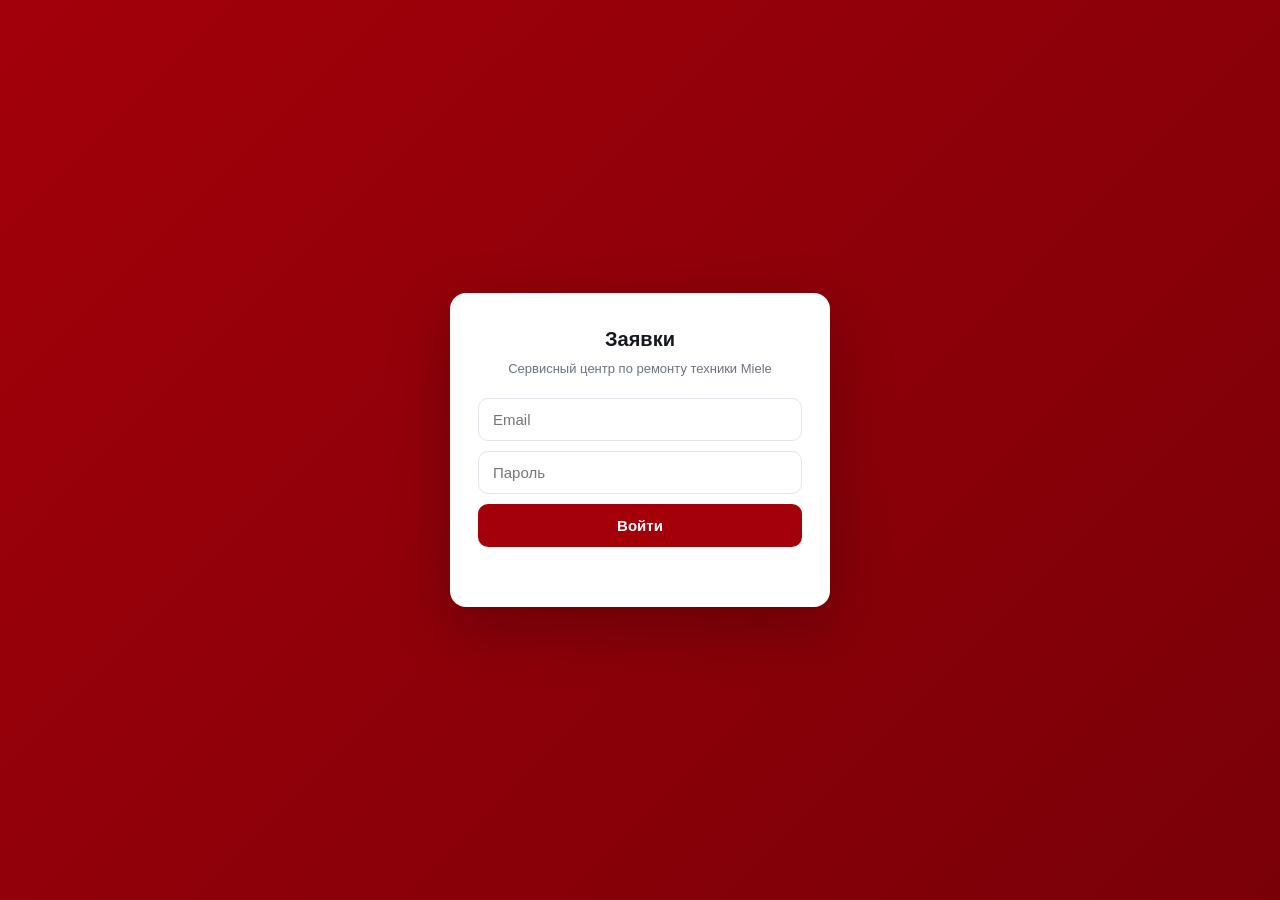
==== docs/admin/index.html @ 633dd4bc "clean admin URL" ====
<!doctype html>
<html lang="ru">
<head>
<meta charset="utf-8">
<meta name="viewport" content="width=device-width,initial-scale=1">
<title>Заявки — Сервисный центр по ремонту техники Miele</title>
<meta name="robots" content="noindex,nofollow">
<link rel="icon" href="favicon.png">
<style>
:root{
  --a:#a3000a; --ad:#7a0008;
  --bg:#f4f5f7; --card:#fff; --line:#e1e4ea; --txt:#15181d; --mut:#6b7280;
  --ok:#1a7f43; --warn:#a35a00; --bad:#b4232a; --info:#2f6bff;
  --sh:0 1px 2px rgba(16,20,30,.06),0 8px 24px rgba(16,20,30,.06);
}
*{box-sizing:border-box}
html,body{margin:0;padding:0}
body{background:var(--bg);color:var(--txt);
  font:15px/1.45 -apple-system,BlinkMacSystemFont,"Segoe UI",Roboto,Arial,sans-serif}
a{color:var(--a)}
button{font-family:inherit}
.hide{display:none !important}

/* ---------- вход ---------- */
#login{position:fixed;inset:0;z-index:50;display:flex;align-items:center;justify-content:center;
  padding:20px;background:linear-gradient(135deg,var(--a) 0%,var(--ad) 100%)}
#loginBox{background:#fff;border-radius:16px;padding:32px 28px;width:100%;max-width:380px;
  box-shadow:0 20px 60px rgba(0,0,0,.25);text-align:center}
#loginBox h1{margin:0 0 6px;font-size:20px}
#loginBox .sub{margin:0 0 20px;color:var(--mut);font-size:13px}
#loginBox input{width:100%;padding:12px 14px;border:1px solid var(--line);border-radius:10px;
  font-size:15px;outline:none;margin-bottom:10px;background:#fff;color:var(--txt)}
#loginBox input:focus{border-color:var(--a)}
#loginBtn{width:100%;padding:13px;border:0;border-radius:10px;background:var(--a);color:#fff;
  font-weight:700;font-size:15px;cursor:pointer}
#loginBtn:hover{background:var(--ad)}
#loginBtn[disabled]{opacity:.6;cursor:default}
#loginErr{color:var(--bad);font-size:13px;margin-top:10px;min-height:18px;word-break:break-word}

/* ---------- шапка (переносится на узких экранах) ---------- */
.top{position:sticky;top:0;z-index:20;background:var(--card);border-bottom:1px solid var(--line);
  padding:12px 16px;display:flex;flex-wrap:wrap;align-items:center;gap:10px}
.top .brand{font-weight:800;font-size:17px;white-space:nowrap}
.top .site{font-size:12px;font-weight:700;padding:3px 10px;border-radius:20px;
  background:var(--a);color:#fff;white-space:nowrap}
.top .sp{flex:1 1 0;min-width:0}
.f{padding:9px 11px;border:1px solid var(--line);border-radius:9px;background:#fff;color:var(--txt);
  font:inherit;font-size:14px;outline:none;min-width:0;max-width:100%}
.f:focus{border-color:var(--a)}
.top .grow{flex:1 1 190px;min-width:140px;max-width:300px}
.btn{padding:9px 14px;border:1px solid var(--line);background:#fff;border-radius:9px;cursor:pointer;
  font-size:14px;font-weight:600;color:var(--txt);white-space:nowrap}
.btn:hover{background:#f3f4f6}
.btn.pri{background:var(--a);border-color:var(--a);color:#fff}
.btn.pri:hover{background:var(--ad)}
.btn.sm{padding:5px 10px;font-size:13px;border-radius:7px}
.btn.dgr{color:var(--bad);border-color:#f0c3c6}
.btn.dgr:hover{background:#fdecec}
.btn[disabled]{opacity:.55;cursor:default}

main{padding:16px 16px 48px;max-width:1240px;margin:0 auto}

/* ---------- карточки ---------- */
.cards{display:grid;grid-template-columns:repeat(auto-fit,minmax(140px,1fr));gap:12px;margin-bottom:16px}
.card{background:var(--card);border:1px solid var(--line);border-radius:13px;padding:14px 16px;box-shadow:var(--sh)}
.card .k{color:var(--mut);font-size:12px;text-transform:uppercase;letter-spacing:.4px}
.card .v{font-size:26px;font-weight:800;margin-top:6px;line-height:1}
.card.a .v{color:var(--a)} .card.n .v{color:var(--info)}
.card.w .v{color:var(--warn)} .card.d .v{color:var(--ok)}

/* ---------- таблица + горизонтальная прокрутка ---------- */
.panel{background:var(--card);border:1px solid var(--line);border-radius:13px;box-shadow:var(--sh);overflow:hidden}
/* .tw — обёртка прокрутки: на телефоне таблица скроллится ВНУТРИ себя, страница не «разъезжается» */
.tw{width:100%;overflow-x:auto;overflow-y:hidden;-webkit-overflow-scrolling:touch}
table{width:100%;min-width:780px;border-collapse:collapse;font-size:14px}
th{text-align:left;padding:11px 14px;background:#fafbfc;border-bottom:1px solid var(--line);
  font-size:12px;text-transform:uppercase;letter-spacing:.4px;color:var(--mut);white-space:nowrap}
td{padding:11px 14px;border-bottom:1px solid #f1f2f4;vertical-align:top}
tr:hover td{background:#fcfcfd}
td.dt{white-space:nowrap;color:var(--mut);font-size:13px}
td.ph b{font-weight:700;white-space:nowrap}
td.msg{max-width:320px;color:var(--mut);font-size:13px}
.acts{white-space:nowrap;text-align:right}
.st{display:inline-block;padding:3px 10px;border-radius:20px;font-size:12px;font-weight:700}
.st.new{background:#e8f0fe;color:#1a4bd8} .st.work{background:#fff4e0;color:#a35b00}
.st.done{background:#e6f6ec;color:#0b7a45} .st.cancel{background:#fdeaea;color:#b02020}
.empty{padding:44px 20px;text-align:center;color:var(--mut);border-top:1px solid var(--line)}
.empty b{display:block;font-size:16px;color:var(--txt);margin-bottom:6px}
.scrollHint{display:none;padding:8px 14px;border-top:1px solid var(--line);color:var(--mut);font-size:12px}

/* ---------- панель заявки ---------- */
#shade{position:fixed;inset:0;background:rgba(16,24,40,.45);z-index:40}
#drawer{position:fixed;top:0;right:0;bottom:0;width:440px;max-width:100%;background:#fff;z-index:41;
  box-shadow:-10px 0 40px rgba(0,0,0,.15);display:flex;flex-direction:column}
#drawer .dh{padding:16px 18px;border-bottom:1px solid var(--line);display:flex;align-items:center;gap:10px}
#drawer .dh h3{margin:0;font-size:17px;flex:1;word-break:break-word}
#drawer .db{padding:16px 18px;overflow:auto;flex:1}
.kv{display:flex;gap:12px;padding:8px 0;border-bottom:1px solid #f1f2f4;font-size:14px}
.kv span{width:112px;flex:0 0 112px;color:var(--mut)}
.kv b{font-weight:600;word-break:break-word;min-width:0}
#drawer label{display:block;font-size:12px;color:var(--mut);margin:14px 0 6px;text-transform:uppercase;letter-spacing:.4px}
#drawer textarea,#drawer select{width:100%;padding:10px 12px;border:1px solid var(--line);border-radius:9px;
  font-family:inherit;font-size:14px;background:#fff;color:var(--txt);outline:none}
#drawer textarea{min-height:88px;resize:vertical}
#drawer .df{padding:12px 18px;border-top:1px solid var(--line);display:flex;gap:8px;flex-wrap:wrap}

/* ---------- модалка ---------- */
#modal{position:fixed;inset:0;z-index:60;display:flex;align-items:center;justify-content:center;
  padding:16px;background:rgba(16,24,40,.5)}
#modal .mb{background:#fff;border-radius:15px;width:100%;max-width:460px;padding:22px;
  box-shadow:0 20px 60px rgba(0,0,0,.3);max-height:100%;overflow:auto}
#modal h3{margin:0 0 14px;font-size:18px}
.fld{margin-bottom:12px}
.fld label{display:block;font-size:12px;color:var(--mut);margin-bottom:5px;text-transform:uppercase;letter-spacing:.4px}
.fld input,.fld textarea{width:100%;padding:10px 12px;border:1px solid var(--line);border-radius:9px;
  font-family:inherit;font-size:14px;outline:none;background:#fff;color:var(--txt)}
.fld input:focus,.fld textarea:focus{border-color:var(--a)}
.modalF{display:flex;gap:9px;justify-content:flex-end;margin-top:16px;flex-wrap:wrap}
.hint{font-size:12px;color:var(--mut);margin-top:8px}

#toast{position:fixed;left:50%;bottom:24px;transform:translate(-50%,20px);background:#111827;color:#fff;
  padding:11px 18px;border-radius:10px;font-size:14px;opacity:0;pointer-events:none;transition:.2s;
  z-index:99;max-width:92vw;text-align:center}
#toast.on{opacity:1;transform:translate(-50%,0)}

@media (max-width:760px){
  .top{padding:10px 12px;gap:8px}
  .top .grow{flex:1 1 100%;max-width:none}
  .top .sp{display:none}
  main{padding:12px 12px 44px}
  .scrollHint{display:block}
  #drawer{width:100%}
  .kv span{width:96px;flex:0 0 96px}
  #toast{bottom:14px}
}
</style>
</head>
<body>

<div id="login">
  <div id="loginBox">
    <h1>Заявки</h1>
    <p class="sub">Сервисный центр по ремонту техники Miele</p>
    <form id="loginForm" autocomplete="on">
      <input id="email" type="email" placeholder="Email" autocomplete="username" required>
      <input id="password" type="password" placeholder="Пароль" autocomplete="current-password" required>
      <button id="loginBtn" type="submit">Войти</button>
    </form>
    <div id="loginErr"></div>
  </div>
</div>

<div id="app" class="hide">
  <header class="top">
    <div class="brand">Заявки</div>
    <div class="site" id="siteChip">Сервисный центр по ремонту техники Miele</div>
    <div class="sp"></div>
    <input class="f grow" id="q" placeholder="Поиск: имя, телефон, текст…">
    <select class="f" id="fStatus">
      <option value="">Все статусы</option>
      <option value="new">Новые</option>
      <option value="work">В работе</option>
      <option value="done">Завершённые</option>
      <option value="cancel">Отменённые</option>
    </select>
    <select class="f" id="fSrc"><option value="">Все формы</option></select>
    <select class="f" id="sort">
      <option value="desc">Сначала новые</option>
      <option value="asc">Сначала старые</option>
    </select>
    <button class="btn pri" id="btnAdd">+ Заявка</button>
    <button class="btn" id="btnCsv">CSV</button>
    <button class="btn" id="btnRefresh">Обновить</button>
    <button class="btn" id="btnLogout">Выйти</button>
  </header>

  <main>
    <div class="cards" id="cards"></div>

    <div class="panel">
      <div class="tw" id="tw">
        <table>
          <thead><tr>
            <th>Дата</th><th>Имя</th><th>Телефон</th><th>Сообщение</th>
            <th>Форма</th><th>Статус</th><th></th>
          </tr></thead>
          <tbody id="tbody"></tbody>
        </table>
      </div>
      <div class="empty hide" id="empty"><b>Заявок нет</b>Как только они появятся — будут здесь</div>
      <div class="scrollHint" id="scrollHint">Таблицу можно прокручивать вбок →</div>
    </div>
  </main>
</div>

<div id="shade" class="hide"></div>

<div id="drawer" class="hide">
  <div class="dh"><h3 id="dTitle">Заявка</h3><button class="btn sm" id="dClose">Закрыть</button></div>
  <div class="db">
    <div id="dBody"></div>
    <label for="dComment">Комментарий</label>
    <textarea id="dComment"></textarea>
    <label for="dStatus">Статус</label>
    <select id="dStatus">
      <option value="new">Новая</option>
      <option value="work">В работе</option>
      <option value="done">Завершена</option>
      <option value="cancel">Отменена</option>
    </select>
    <div class="hint">Удаления нет: ненужная заявка архивируется статусом «Отменена».
      Комментарий и статус сохраняются кнопкой «Сохранить».</div>
  </div>
  <div class="df">
    <button class="btn pri" id="dSave">Сохранить</button>
    <button class="btn dgr" id="dCancelStatus">Отменить заявку</button>
    <button class="btn" id="dRevert">Закрыть</button>
  </div>
</div>

<div id="modal" class="hide">
  <div class="mb">
    <h3>Новая заявка</h3>
    <div class="fld"><label for="mName">Имя</label><input id="mName" placeholder="Иван"></div>
    <div class="fld"><label for="mPhone">Телефон *</label><input id="mPhone" inputmode="tel" placeholder="+7 (900) 000-00-00"></div>
    <div class="fld"><label for="mMsg">Сообщение</label><textarea id="mMsg" placeholder="Что случилось с техникой"></textarea></div>
    <div class="hint" id="mHint">Заявка сохранится в этом же хранилище, что и заявки с сайта.</div>
    <div class="modalF">
      <button class="btn" id="mClose">Отмена</button>
      <button class="btn pri" id="mSave">Сохранить</button>
    </div>
  </div>
</div>

<div id="toast"></div>

<!-- Конфигурация подставляется сборкой на место маркера ниже: JSON вида
     {"site":"...","sourceName":"...","supabaseUrl":"...","supabaseAnonKey":"...",
      "submitUrl":"...","phone":"..."} -->
<script>window.ADMIN_CFG = {"supabaseUrl": "https://wedeflvoryfdkzuodgzg.supabase.co", "supabaseAnonKey": "sb_publishable_6MB90Z-Ms5wFxAMtRMPa2w_6-ce8Qov", "site": "mielecentr", "sourceName": "Сайт Miele (Москва)", "submitUrl": "https://wedeflvoryfdkzuodgzg.supabase.co/functions/v1/leads-mielecentr"};</script>
<script src="assets/admin-app.js" defer></script>
</body>
</html>
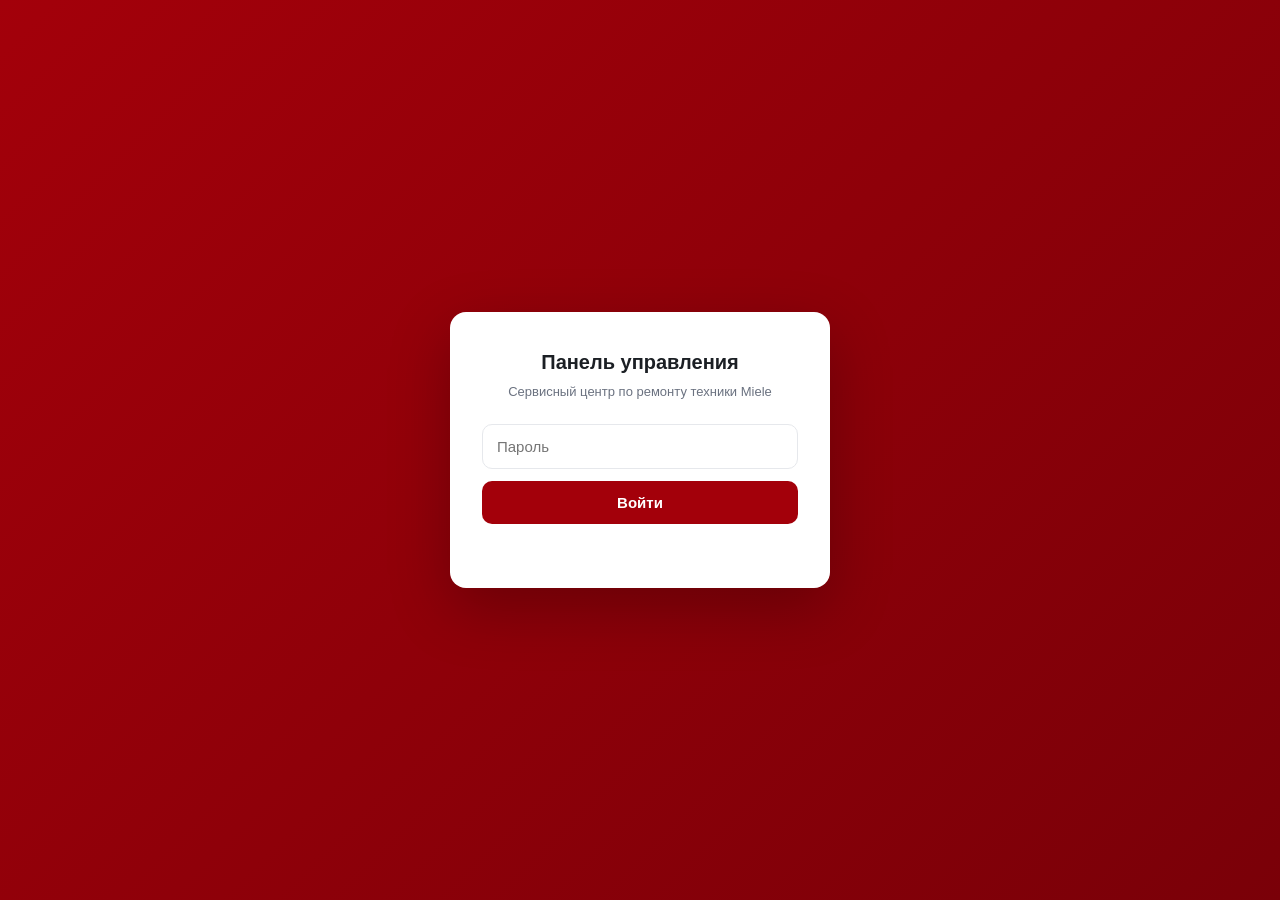
==== commit 3d7c4c5b: "fix: заявки через Telegram+Supabase напрямую (без Edge-функций), админка v3 изолированная с паролем," ====
--- a/docs/admin/index.html
+++ b/docs/admin/index.html
@@ -3,241 +3,662 @@
 <head>
 <meta charset="utf-8">
 <meta name="viewport" content="width=device-width,initial-scale=1">
-<title>Заявки — Сервисный центр по ремонту техники Miele</title>
+<title>Панель управления — Сервисный центр по ремонту техники Miele</title>
 <meta name="robots" content="noindex,nofollow">
-<link rel="icon" href="favicon.png">
+<link rel="icon" href="../favicon.png">
 <style>
 :root{
   --a:#a3000a; --ad:#7a0008;
-  --bg:#f4f5f7; --card:#fff; --line:#e1e4ea; --txt:#15181d; --mut:#6b7280;
-  --ok:#1a7f43; --warn:#a35a00; --bad:#b4232a; --info:#2f6bff;
-  --sh:0 1px 2px rgba(16,20,30,.06),0 8px 24px rgba(16,20,30,.06);
+  --bg:#f4f5f7; --card:#fff; --line:#e6e8ec; --txt:#1b1f24; --mut:#6b7280;
+  --ok:#0f9d58; --warn:#e08b00; --bad:#c62828; --info:#2563eb;
+  --sh:0 1px 2px rgba(16,24,40,.06),0 8px 24px rgba(16,24,40,.06);
 }
 *{box-sizing:border-box}
 html,body{margin:0;padding:0}
-body{background:var(--bg);color:var(--txt);
-  font:15px/1.45 -apple-system,BlinkMacSystemFont,"Segoe UI",Roboto,Arial,sans-serif}
+body{background:var(--bg);color:var(--txt);font:15px/1.45 -apple-system,BlinkMacSystemFont,"Segoe UI",Roboto,Arial,sans-serif}
 a{color:var(--a)}
 button{font-family:inherit}
 .hide{display:none !important}
 
 /* ---------- вход ---------- */
-#login{position:fixed;inset:0;z-index:50;display:flex;align-items:center;justify-content:center;
-  padding:20px;background:linear-gradient(135deg,var(--a) 0%,var(--ad) 100%)}
-#loginBox{background:#fff;border-radius:16px;padding:32px 28px;width:100%;max-width:380px;
+#login{position:fixed;inset:0;background:linear-gradient(135deg,var(--a) 0%,var(--ad) 100%);
+  display:flex;align-items:center;justify-content:center;padding:20px;z-index:50}
+#login .box{background:#fff;border-radius:16px;padding:36px 32px;width:100%;max-width:380px;
   box-shadow:0 20px 60px rgba(0,0,0,.25);text-align:center}
-#loginBox h1{margin:0 0 6px;font-size:20px}
-#loginBox .sub{margin:0 0 20px;color:var(--mut);font-size:13px}
-#loginBox input{width:100%;padding:12px 14px;border:1px solid var(--line);border-radius:10px;
-  font-size:15px;outline:none;margin-bottom:10px;background:#fff;color:var(--txt)}
-#loginBox input:focus{border-color:var(--a)}
-#loginBtn{width:100%;padding:13px;border:0;border-radius:10px;background:var(--a);color:#fff;
-  font-weight:700;font-size:15px;cursor:pointer}
-#loginBtn:hover{background:var(--ad)}
-#loginBtn[disabled]{opacity:.6;cursor:default}
-#loginErr{color:var(--bad);font-size:13px;margin-top:10px;min-height:18px;word-break:break-word}
-
-/* ---------- шапка (переносится на узких экранах) ---------- */
-.top{position:sticky;top:0;z-index:20;background:var(--card);border-bottom:1px solid var(--line);
-  padding:12px 16px;display:flex;flex-wrap:wrap;align-items:center;gap:10px}
-.top .brand{font-weight:800;font-size:17px;white-space:nowrap}
-.top .site{font-size:12px;font-weight:700;padding:3px 10px;border-radius:20px;
-  background:var(--a);color:#fff;white-space:nowrap}
-.top .sp{flex:1 1 0;min-width:0}
-.f{padding:9px 11px;border:1px solid var(--line);border-radius:9px;background:#fff;color:var(--txt);
-  font:inherit;font-size:14px;outline:none;min-width:0;max-width:100%}
-.f:focus{border-color:var(--a)}
-.top .grow{flex:1 1 190px;min-width:140px;max-width:300px}
-.btn{padding:9px 14px;border:1px solid var(--line);background:#fff;border-radius:9px;cursor:pointer;
+#login h1{margin:0 0 6px;font-size:20px}
+#login p.sub{margin:0 0 22px;color:var(--mut);font-size:13px}
+#login input{width:100%;padding:13px 14px;border:1px solid var(--line);border-radius:10px;font-size:15px;outline:none;margin-bottom:12px}
+#login input:focus{border-color:var(--a)}
+#login .btn{width:100%;padding:13px;border:0;border-radius:10px;background:var(--a);color:#fff;font-weight:700;font-size:15px;cursor:pointer}
+#login .btn:hover{background:var(--ad)}
+#login .err{color:var(--bad);font-size:13px;margin-top:10px;min-height:18px}
+
+/* ---------- каркас ---------- */
+#app{display:flex;min-height:100vh}
+.side{width:246px;flex:0 0 246px;background:#fff;border-right:1px solid var(--line);
+  display:flex;flex-direction:column;position:sticky;top:0;height:100vh}
+.side .brand{padding:20px 20px 16px;border-bottom:1px solid var(--line)}
+.side .brand .lg{display:inline-block;background:var(--a);color:#fff;font-weight:800;
+  border-radius:9px;padding:7px 11px;font-size:14px;line-height:1.25}
+.side .brand .sm{display:block;color:var(--mut);font-size:12px;margin-top:8px}
+.side nav{padding:12px 10px;flex:1;overflow:auto}
+.side nav a{display:flex;align-items:center;gap:10px;padding:10px 12px;border-radius:9px;
+  color:var(--txt);text-decoration:none;font-weight:600;font-size:14px;margin-bottom:2px}
+.side nav a:hover{background:#f3f4f6}
+.side nav a.on{background:var(--a);color:#fff}
+.side nav a .cnt{margin-left:auto;background:rgba(0,0,0,.08);border-radius:20px;padding:1px 8px;font-size:12px}
+.side nav a.on .cnt{background:rgba(255,255,255,.25)}
+.side .foot{padding:14px 18px;border-top:1px solid var(--line);font-size:12px;color:var(--mut)}
+.side .foot .dot{display:inline-block;width:8px;height:8px;border-radius:50%;background:var(--ok);margin-right:6px}
+.side .foot .dot.off{background:var(--warn)}
+main{flex:1;min-width:0;padding:0 0 40px}
+
+/* ---------- шапка ---------- */
+.top{position:sticky;top:0;z-index:20;background:#fff;border-bottom:1px solid var(--line);
+  padding:14px 24px;display:flex;align-items:center;gap:12px;flex-wrap:wrap}
+.top h2{margin:0;font-size:19px;flex:0 0 auto}
+.top .sp{flex:1}
+.top .grow{flex:1;min-width:180px}
+input.f,select.f{padding:9px 12px;border:1px solid var(--line);border-radius:9px;font-size:14px;background:#fff;outline:none;color:var(--txt)}
+input.f:focus,select.f:focus{border-color:var(--a)}
+.btn{padding:9px 15px;border:1px solid var(--line);background:#fff;border-radius:9px;cursor:pointer;
   font-size:14px;font-weight:600;color:var(--txt);white-space:nowrap}
 .btn:hover{background:#f3f4f6}
 .btn.pri{background:var(--a);border-color:var(--a);color:#fff}
 .btn.pri:hover{background:var(--ad)}
 .btn.sm{padding:5px 10px;font-size:13px;border-radius:7px}
-.btn.dgr{color:var(--bad);border-color:#f0c3c6}
+.btn.dgr{color:var(--bad);border-color:#f3c9c9}
 .btn.dgr:hover{background:#fdecec}
-.btn[disabled]{opacity:.55;cursor:default}
-
-main{padding:16px 16px 48px;max-width:1240px;margin:0 auto}
 
 /* ---------- карточки ---------- */
-.cards{display:grid;grid-template-columns:repeat(auto-fit,minmax(140px,1fr));gap:12px;margin-bottom:16px}
-.card{background:var(--card);border:1px solid var(--line);border-radius:13px;padding:14px 16px;box-shadow:var(--sh)}
+.wrap{padding:20px 24px}
+.cards{display:grid;grid-template-columns:repeat(auto-fit,minmax(160px,1fr));gap:14px;margin-bottom:18px}
+.card{background:var(--card);border:1px solid var(--line);border-radius:13px;padding:16px 18px;box-shadow:var(--sh)}
 .card .k{color:var(--mut);font-size:12px;text-transform:uppercase;letter-spacing:.4px}
-.card .v{font-size:26px;font-weight:800;margin-top:6px;line-height:1}
-.card.a .v{color:var(--a)} .card.n .v{color:var(--info)}
-.card.w .v{color:var(--warn)} .card.d .v{color:var(--ok)}
-
-/* ---------- таблица + горизонтальная прокрутка ---------- */
+.card .v{font-size:28px;font-weight:800;margin-top:6px;line-height:1}
+.card.a .v{color:var(--a)} .card.n .v{color:var(--info)} .card.w .v{color:var(--warn)} .card.d .v{color:var(--ok)}
+
 .panel{background:var(--card);border:1px solid var(--line);border-radius:13px;box-shadow:var(--sh);overflow:hidden}
-/* .tw — обёртка прокрутки: на телефоне таблица скроллится ВНУТРИ себя, страница не «разъезжается» */
-.tw{width:100%;overflow-x:auto;overflow-y:hidden;-webkit-overflow-scrolling:touch}
-table{width:100%;min-width:780px;border-collapse:collapse;font-size:14px}
+.panel .ph{padding:14px 18px;border-bottom:1px solid var(--line);display:flex;align-items:center;gap:10px;flex-wrap:wrap}
+.panel .ph h3{margin:0;font-size:15px}
+.chips{display:flex;gap:6px;flex-wrap:wrap}
+.chip{padding:6px 13px;border:1px solid var(--line);border-radius:20px;background:#fff;cursor:pointer;font-size:13px;font-weight:600;color:var(--mut)}
+.chip.on{background:var(--a);border-color:var(--a);color:#fff}
+
+/* ---------- таблица ---------- */
+.tw{overflow:auto}
+table{width:100%;border-collapse:collapse;font-size:14px}
 th{text-align:left;padding:11px 14px;background:#fafbfc;border-bottom:1px solid var(--line);
   font-size:12px;text-transform:uppercase;letter-spacing:.4px;color:var(--mut);white-space:nowrap}
 td{padding:11px 14px;border-bottom:1px solid #f1f2f4;vertical-align:top}
 tr:hover td{background:#fcfcfd}
 td.dt{white-space:nowrap;color:var(--mut);font-size:13px}
-td.ph b{font-weight:700;white-space:nowrap}
-td.msg{max-width:320px;color:var(--mut);font-size:13px}
-.acts{white-space:nowrap;text-align:right}
-.st{display:inline-block;padding:3px 10px;border-radius:20px;font-size:12px;font-weight:700}
+td.ph b{font-weight:700}
+.msg{max-width:320px;color:var(--mut);font-size:13px;overflow:hidden;text-overflow:ellipsis;display:-webkit-box;-webkit-line-clamp:2;-webkit-box-orient:vertical}
+.tag{display:inline-block;padding:2px 9px;border-radius:20px;font-size:12px;font-weight:700;background:#eef2f7;color:#334155}
+.st{display:inline-block;padding:3px 10px;border-radius:20px;font-size:12px;font-weight:700;cursor:pointer;border:1px solid transparent}
 .st.new{background:#e8f0fe;color:#1a4bd8} .st.work{background:#fff4e0;color:#a35b00}
 .st.done{background:#e6f6ec;color:#0b7a45} .st.cancel{background:#fdeaea;color:#b02020}
-.empty{padding:44px 20px;text-align:center;color:var(--mut);border-top:1px solid var(--line)}
+.acts{white-space:nowrap;text-align:right}
+.empty{padding:48px 20px;text-align:center;color:var(--mut)}
 .empty b{display:block;font-size:16px;color:var(--txt);margin-bottom:6px}
-.scrollHint{display:none;padding:8px 14px;border-top:1px solid var(--line);color:var(--mut);font-size:12px}
-
-/* ---------- панель заявки ---------- */
-#shade{position:fixed;inset:0;background:rgba(16,24,40,.45);z-index:40}
-#drawer{position:fixed;top:0;right:0;bottom:0;width:440px;max-width:100%;background:#fff;z-index:41;
-  box-shadow:-10px 0 40px rgba(0,0,0,.15);display:flex;flex-direction:column}
-#drawer .dh{padding:16px 18px;border-bottom:1px solid var(--line);display:flex;align-items:center;gap:10px}
-#drawer .dh h3{margin:0;font-size:17px;flex:1;word-break:break-word}
-#drawer .db{padding:16px 18px;overflow:auto;flex:1}
-.kv{display:flex;gap:12px;padding:8px 0;border-bottom:1px solid #f1f2f4;font-size:14px}
-.kv span{width:112px;flex:0 0 112px;color:var(--mut)}
-.kv b{font-weight:600;word-break:break-word;min-width:0}
-#drawer label{display:block;font-size:12px;color:var(--mut);margin:14px 0 6px;text-transform:uppercase;letter-spacing:.4px}
-#drawer textarea,#drawer select{width:100%;padding:10px 12px;border:1px solid var(--line);border-radius:9px;
-  font-family:inherit;font-size:14px;background:#fff;color:var(--txt);outline:none}
-#drawer textarea{min-height:88px;resize:vertical}
-#drawer .df{padding:12px 18px;border-top:1px solid var(--line);display:flex;gap:8px;flex-wrap:wrap}
+
+/* ---------- боковая панель заявки ---------- */
+#shade{position:fixed;inset:0;background:rgba(16,24,40,.45);z-index:40;display:none}
+#shade.on{display:block}
+.drawer{position:fixed;top:0;right:0;bottom:0;width:440px;max-width:100%;background:#fff;z-index:41;
+  box-shadow:-10px 0 40px rgba(0,0,0,.15);transform:translateX(105%);transition:transform .22s ease;
+  display:flex;flex-direction:column}
+.drawer.on{transform:none}
+.drawer .dh{padding:18px 20px;border-bottom:1px solid var(--line);display:flex;align-items:center;gap:10px}
+.drawer .dh h3{margin:0;font-size:17px;flex:1}
+.drawer .db{padding:18px 20px;overflow:auto;flex:1}
+.kv{display:flex;gap:14px;padding:9px 0;border-bottom:1px solid #f1f2f4;font-size:14px}
+.kv span{width:120px;flex:0 0 120px;color:var(--mut)}
+.kv b{font-weight:600;word-break:break-word}
+.drawer label{display:block;font-size:12px;color:var(--mut);margin:16px 0 6px;text-transform:uppercase;letter-spacing:.4px}
+.drawer textarea{width:100%;min-height:88px;padding:10px 12px;border:1px solid var(--line);border-radius:9px;font-family:inherit;font-size:14px;resize:vertical}
+.drawer .df{padding:14px 20px;border-top:1px solid var(--line);display:flex;gap:8px;flex-wrap:wrap}
 
 /* ---------- модалка ---------- */
-#modal{position:fixed;inset:0;z-index:60;display:flex;align-items:center;justify-content:center;
-  padding:16px;background:rgba(16,24,40,.5)}
-#modal .mb{background:#fff;border-radius:15px;width:100%;max-width:460px;padding:22px;
-  box-shadow:0 20px 60px rgba(0,0,0,.3);max-height:100%;overflow:auto}
-#modal h3{margin:0 0 14px;font-size:18px}
-.fld{margin-bottom:12px}
+.modal{position:fixed;inset:0;z-index:60;display:none;align-items:center;justify-content:center;padding:20px;background:rgba(16,24,40,.5)}
+.modal.on{display:flex}
+.modal .mb{background:#fff;border-radius:15px;width:100%;max-width:460px;padding:24px;box-shadow:0 20px 60px rgba(0,0,0,.3)}
+.modal h3{margin:0 0 16px;font-size:18px}
+.fld{margin-bottom:13px}
 .fld label{display:block;font-size:12px;color:var(--mut);margin-bottom:5px;text-transform:uppercase;letter-spacing:.4px}
-.fld input,.fld textarea{width:100%;padding:10px 12px;border:1px solid var(--line);border-radius:9px;
-  font-family:inherit;font-size:14px;outline:none;background:#fff;color:var(--txt)}
-.fld input:focus,.fld textarea:focus{border-color:var(--a)}
-.modalF{display:flex;gap:9px;justify-content:flex-end;margin-top:16px;flex-wrap:wrap}
-.hint{font-size:12px;color:var(--mut);margin-top:8px}
-
-#toast{position:fixed;left:50%;bottom:24px;transform:translate(-50%,20px);background:#111827;color:#fff;
-  padding:11px 18px;border-radius:10px;font-size:14px;opacity:0;pointer-events:none;transition:.2s;
-  z-index:99;max-width:92vw;text-align:center}
+.fld input,.fld select,.fld textarea{width:100%;padding:10px 12px;border:1px solid var(--line);border-radius:9px;font-family:inherit;font-size:14px;outline:none}
+.fld input:focus,.fld select:focus,.fld textarea:focus{border-color:var(--a)}
+.modal .mf{display:flex;gap:9px;justify-content:flex-end;margin-top:18px}
+.hint{font-size:12px;color:var(--mut);margin-top:6px}
+
+/* ---------- диаграмма ---------- */
+.chart{display:flex;align-items:flex-end;gap:6px;height:170px;padding:16px 18px}
+.chart .b{flex:1;background:var(--a);border-radius:5px 5px 0 0;min-height:2px;position:relative;opacity:.9}
+.chart .b:hover{opacity:1}
+.chart .b i{position:absolute;bottom:-19px;left:0;right:0;text-align:center;font-size:10px;color:var(--mut);font-style:normal}
+.chart-wrap{padding-bottom:24px}
+
+/* ---------- настройки ---------- */
+.row{display:flex;gap:12px;padding:13px 18px;border-bottom:1px solid #f1f2f4;align-items:center;flex-wrap:wrap}
+.row .lb{width:210px;flex:0 0 210px;color:var(--mut);font-size:13px}
+.row .vl{flex:1;min-width:180px;font-weight:600;word-break:break-all}
+
+#toast{position:fixed;left:50%;bottom:26px;transform:translate(-50%,20px);background:#111827;color:#fff;
+  padding:12px 20px;border-radius:10px;font-size:14px;opacity:0;pointer-events:none;transition:.2s;z-index:99}
 #toast.on{opacity:1;transform:translate(-50%,0)}
 
-@media (max-width:760px){
-  .top{padding:10px 12px;gap:8px}
-  .top .grow{flex:1 1 100%;max-width:none}
-  .top .sp{display:none}
-  main{padding:12px 12px 44px}
-  .scrollHint{display:block}
-  #drawer{width:100%}
-  .kv span{width:96px;flex:0 0 96px}
-  #toast{bottom:14px}
+@media (max-width:900px){
+  .side{display:none}
+  .wrap,.top{padding-left:14px;padding-right:14px}
+  .row .lb{width:100%;flex:none}
 }
 </style>
 </head>
 <body>
 
 <div id="login">
-  <div id="loginBox">
-    <h1>Заявки</h1>
+  <div class="box">
+    <h1>Панель управления</h1>
     <p class="sub">Сервисный центр по ремонту техники Miele</p>
-    <form id="loginForm" autocomplete="on">
-      <input id="email" type="email" placeholder="Email" autocomplete="username" required>
-      <input id="password" type="password" placeholder="Пароль" autocomplete="current-password" required>
-      <button id="loginBtn" type="submit">Войти</button>
-    </form>
-    <div id="loginErr"></div>
+    <input type="password" id="pw" placeholder="Пароль" autocomplete="current-password">
+    <button class="btn" id="loginBtn">Войти</button>
+    <div class="err" id="loginErr"></div>
   </div>
 </div>
 
 <div id="app" class="hide">
-  <header class="top">
-    <div class="brand">Заявки</div>
-    <div class="site" id="siteChip">Сервисный центр по ремонту техники Miele</div>
-    <div class="sp"></div>
-    <input class="f grow" id="q" placeholder="Поиск: имя, телефон, текст…">
-    <select class="f" id="fStatus">
-      <option value="">Все статусы</option>
-      <option value="new">Новые</option>
-      <option value="work">В работе</option>
-      <option value="done">Завершённые</option>
-      <option value="cancel">Отменённые</option>
-    </select>
-    <select class="f" id="fSrc"><option value="">Все формы</option></select>
-    <select class="f" id="sort">
-      <option value="desc">Сначала новые</option>
-      <option value="asc">Сначала старые</option>
-    </select>
-    <button class="btn pri" id="btnAdd">+ Заявка</button>
-    <button class="btn" id="btnCsv">CSV</button>
-    <button class="btn" id="btnRefresh">Обновить</button>
-    <button class="btn" id="btnLogout">Выйти</button>
-  </header>
+  <aside class="side">
+    <div class="brand">
+      <span class="lg">Miele</span>
+      <span class="sm">Сервисный центр по ремонту техники Miele</span>
+    </div>
+    <nav>
+      <a href="#" data-v="leads" class="on">Заявки <span class="cnt" id="nAll">0</span></a>
+      <a href="#" data-v="stats">Сводка</a>
+      <a href="#" data-v="set">Настройки</a>
+    </nav>
+    <div class="foot"><span class="dot" id="modeDot"></span><span id="modeTxt">подключение…</span></div>
+  </aside>
 
   <main>
-    <div class="cards" id="cards"></div>
-
-    <div class="panel">
-      <div class="tw" id="tw">
-        <table>
-          <thead><tr>
-            <th>Дата</th><th>Имя</th><th>Телефон</th><th>Сообщение</th>
-            <th>Форма</th><th>Статус</th><th></th>
-          </tr></thead>
-          <tbody id="tbody"></tbody>
-        </table>
-      </div>
-      <div class="empty hide" id="empty"><b>Заявок нет</b>Как только они появятся — будут здесь</div>
-      <div class="scrollHint" id="scrollHint">Таблицу можно прокручивать вбок →</div>
+    <header class="top">
+      <h2 id="vTitle">Заявки</h2>
+      <div class="sp"></div>
+      <input class="f grow" id="q" placeholder="Поиск: имя, телефон, текст…" style="max-width:280px">
+      <select class="f" id="fSrc"><option value="">Все источники</option></select>
+      <button class="btn" id="btnRefresh">Обновить</button>
+      <button class="btn pri" id="btnAdd">+ Заявка</button>
+    </header>
+
+    <div class="wrap">
+      <div class="cards" id="cards"></div>
+
+      <!-- ===== заявки ===== -->
+      <section id="v-leads">
+        <div class="panel">
+          <div class="ph">
+            <h3>Заявки</h3>
+            <div class="chips" id="chips">
+              <button class="chip on" data-s="">Все</button>
+              <button class="chip" data-s="new">Новые</button>
+              <button class="chip" data-s="work">В работе</button>
+              <button class="chip" data-s="done">Завершённые</button>
+              <button class="chip" data-s="cancel">Отменённые</button>
+            </div>
+            <div style="flex:1"></div>
+            <select class="f" id="sort">
+              <option value="desc">Сначала новые</option>
+              <option value="asc">Сначала старые</option>
+            </select>
+            <button class="btn sm" id="btnCsv">CSV</button>
+          </div>
+          <div class="tw">
+            <table>
+              <thead><tr>
+                <th>Дата</th><th>Имя</th><th>Телефон</th><th>Сообщение</th>
+                <th>Форма</th><th>Статус</th><th></th>
+              </tr></thead>
+              <tbody id="tb"></tbody>
+            </table>
+          </div>
+          <div class="empty hide" id="empty"><b>Заявок нет</b>Как только они появятся — будут здесь</div>
+        </div>
+      </section>
+
+      <!-- ===== сводка ===== -->
+      <section id="v-stats" class="hide">
+        <div class="panel" style="margin-bottom:18px">
+          <div class="ph"><h3>Заявки за 14 дней</h3></div>
+          <div class="chart-wrap"><div class="chart" id="chart"></div></div>
+        </div>
+        <div class="panel">
+          <div class="ph"><h3>По формам</h3></div>
+          <div id="bySrc"></div>
+        </div>
+      </section>
+
+      <!-- ===== настройки ===== -->
+      <section id="v-set" class="hide">
+        <div class="panel">
+          <div class="ph"><h3>Подключения</h3></div>
+          <div class="row"><div class="lb">Хранилище заявок</div><div class="vl" id="sStore">—</div></div>
+          <div class="row"><div class="lb">Уведомления</div><div class="vl" id="sChats">—</div></div>
+          <div class="row"><div class="lb">Проверка связи</div><div class="vl">
+            <button class="btn sm" id="btnTest">Отправить тестовое уведомление</button>
+            <div class="hint" id="testRes"></div></div></div>
+          <div class="row"><div class="lb">Заявки с сайта</div><div class="vl">
+            <button class="btn sm" id="btnReload">Перечитать из хранилища</button></div></div>
+        </div>
+      </section>
     </div>
   </main>
 </div>
 
-<div id="shade" class="hide"></div>
-
-<div id="drawer" class="hide">
+<div id="shade"></div>
+
+<div class="drawer" id="drawer">
   <div class="dh"><h3 id="dTitle">Заявка</h3><button class="btn sm" id="dClose">Закрыть</button></div>
-  <div class="db">
-    <div id="dBody"></div>
-    <label for="dComment">Комментарий</label>
-    <textarea id="dComment"></textarea>
-    <label for="dStatus">Статус</label>
-    <select id="dStatus">
-      <option value="new">Новая</option>
-      <option value="work">В работе</option>
-      <option value="done">Завершена</option>
-      <option value="cancel">Отменена</option>
-    </select>
-    <div class="hint">Удаления нет: ненужная заявка архивируется статусом «Отменена».
-      Комментарий и статус сохраняются кнопкой «Сохранить».</div>
-  </div>
+  <div class="db" id="dBody"></div>
   <div class="df">
-    <button class="btn pri" id="dSave">Сохранить</button>
-    <button class="btn dgr" id="dCancelStatus">Отменить заявку</button>
-    <button class="btn" id="dRevert">Закрыть</button>
+    <button class="btn pri" id="dTg">Отправить в Telegram</button>
+    <button class="btn dgr" id="dDel">Удалить</button>
   </div>
 </div>
 
-<div id="modal" class="hide">
+<div class="modal" id="modal">
   <div class="mb">
-    <h3>Новая заявка</h3>
-    <div class="fld"><label for="mName">Имя</label><input id="mName" placeholder="Иван"></div>
-    <div class="fld"><label for="mPhone">Телефон *</label><input id="mPhone" inputmode="tel" placeholder="+7 (900) 000-00-00"></div>
-    <div class="fld"><label for="mMsg">Сообщение</label><textarea id="mMsg" placeholder="Что случилось с техникой"></textarea></div>
-    <div class="hint" id="mHint">Заявка сохранится в этом же хранилище, что и заявки с сайта.</div>
-    <div class="modalF">
-      <button class="btn" id="mClose">Отмена</button>
-      <button class="btn pri" id="mSave">Сохранить</button>
-    </div>
+    <h3 id="mTitle">Новая заявка</h3>
+    <div class="fld"><label>Имя</label><input id="mName" placeholder="Иван"></div>
+    <div class="fld"><label>Телефон *</label><input id="mPhone" placeholder="+7 (900) 000-00-00"></div>
+    <div class="fld"><label>Сообщение</label><textarea id="mMsg" placeholder="Что с техникой"></textarea></div>
+    <div class="fld"><label>Статус</label><select id="mStatus">
+      <option value="new">Новая</option><option value="work">В работе</option>
+      <option value="done">Завершена</option><option value="cancel">Отменена</option></select></div>
+    <div class="fld"><label>Уведомление</label><select id="mNotify">
+      <option value="1">Отправить в Telegram</option><option value="0">Только сохранить</option></select></div>
+    <div class="mf"><button class="btn" id="mCancel">Отмена</button><button class="btn pri" id="mSave">Сохранить</button></div>
   </div>
 </div>
 
 <div id="toast"></div>
 
-<!-- Конфигурация подставляется сборкой на место маркера ниже: JSON вида
-     {"site":"...","sourceName":"...","supabaseUrl":"...","supabaseAnonKey":"...",
-      "submitUrl":"...","phone":"..."} -->
-<script>window.ADMIN_CFG = {"supabaseUrl": "https://wedeflvoryfdkzuodgzg.supabase.co", "supabaseAnonKey": "sb_publishable_6MB90Z-Ms5wFxAMtRMPa2w_6-ce8Qov", "site": "mielecentr", "sourceName": "Сайт Miele (Москва)", "submitUrl": "https://wedeflvoryfdkzuodgzg.supabase.co/functions/v1/leads-mielecentr"};</script>
-<script src="assets/admin-app.js" defer></script>
+<script>
+/* ==================== конфиг, подставленный сборкой ==================== */
+var CFG = {
+  pw: "K9#mR2$vLp7!zQx4",
+  storePws: ["SzkjbVIyJHZMcDchelF4NA==", "aG9sb2RvazIwMjY="],
+  sbUrl: "aHR0cHM6Ly93ZWRlZmx2b3J5ZmRrenVvZGd6Zy5zdXBhYmFzZS5jbw==",
+  sbKey: "c2JfcHVibGlzaGFibGVfNk1COTBaLU1zNXdGeEFNdFJNUGEyd182LWNlOFFvdg==",
+  tgToken: "ODM2MzEzODk3MDpBQUdJUVVpaWZkME81Yno0cVpoNEdSeklYVEJOVTdmMjlhQQ==",
+  tgChats: ["8723283117", "731734894"],
+  site: "mielecentr",
+  source: "Сайт Miele (Москва)",
+  phone: "+7 (903) 559-00-40"
+};
+function b64d(s){ try { return s ? atob(s) : ""; } catch(e){ return ""; } }
+var SB_URL = b64d(CFG.sbUrl), SB_KEY = b64d(CFG.sbKey), TG_TOKEN = b64d(CFG.tgToken);
+var LOCAL_KEY = "leads_" + (CFG.site || "site");
+var HAS_SB = !!(SB_URL && SB_KEY);
+
+/* ==================== состояние ==================== */
+var ALL = [], VIEW = [], filter = {status:"", q:"", src:"", sort:"desc"}, current = null, mode = "local";
+
+/* ==================== утилиты ==================== */
+function $(s){ return document.querySelector(s); }
+function esc(s){ return String(s == null ? "" : s).replace(/[&<>"']/g, function(c){
+  return {"&":"&amp;","<":"&lt;",">":"&gt;",'"':"&quot;","'":"&#39;"}[c]; }); }
+function toast(msg){ var t = $("#toast"); t.textContent = msg; t.classList.add("on");
+  clearTimeout(t._t); t._t = setTimeout(function(){ t.classList.remove("on"); }, 2600); }
+function uid(){ if (window.crypto && crypto.randomUUID) { try { return crypto.randomUUID(); } catch(e){} }
+  return "local-" + Date.now() + "-" + Math.random().toString(36).slice(2, 10); }
+function fmt(d){ if (!d) return "—"; var x = new Date(d); if (isNaN(x)) return "—";
+  var p = function(n){ return n < 10 ? "0" + n : "" + n; };
+  return p(x.getDate()) + "." + p(x.getMonth() + 1) + "." + x.getFullYear() + " " + p(x.getHours()) + ":" + p(x.getMinutes()); }
+var MY_MARK = new RegExp("miele", "i");   // как опознать «свои» старые заявки (до введения тегов)
+function leadSite(l){
+  if (l.site) return l.site;
+  if (l.utm) return l.utm;
+  return MY_MARK.test((l.page || "") + " " + (l.source || "")) ? CFG.site : "";
+}
+var ST = {new:["Новая","new"], work:["В работе","work"], done:["Завершена","done"], cancel:["Отменена","cancel"]};
+
+/* ==================== хранилище ==================== */
+function sbHeaders(){ return {apikey: SB_KEY, Authorization: "Bearer " + SB_KEY,
+  "Content-Type": "application/json"}; }
+
+// Пароль хранилища может отличаться от пароля входа (он вшит в SQL-функцию).
+// Пробуем по очереди — так админка живёт и со старым, и с новым SQL.
+var STORE_PWS = (CFG.storePws || []).map(b64d).filter(Boolean);
+if (CFG.pw && STORE_PWS.indexOf(CFG.pw) === -1) STORE_PWS.unshift(CFG.pw);
+var _triedPw = 0;
+function rpc(action, id, value){
+  var pws = STORE_PWS.length ? STORE_PWS : [CFG.pw];
+  function attempt(i){
+    if (i >= pws.length) return Promise.reject(new Error("Хранилище отказало в доступе"));
+    return fetch(SB_URL + "/rest/v1/rpc/admin_leads", {method: "POST", headers: sbHeaders(),
+      body: JSON.stringify({p_password: pws[i], p_action: action, p_id: id || null, p_value: value || null})
+    }).then(function(r){ return r.json(); }).then(function(j){
+      var o = Array.isArray(j) ? j[0] : j;
+      o = (o && o.admin_leads) ? o.admin_leads : o;
+      if (!o || o.ok === false) {
+        if (/парол/i.test((o && o.error) || "")) { _triedPw = i + 1; return attempt(i + 1); }
+        throw new Error((o && o.error) || "Отказ хранилища");
+      }
+      return o;
+    });
+  }
+  return attempt(_triedPw < pws.length ? _triedPw : 0);
+}
+
+function localGet(){ try { return JSON.parse(localStorage.getItem(LOCAL_KEY) || "[]"); } catch(e){ return []; } }
+function localSet(a){ localStorage.setItem(LOCAL_KEY, JSON.stringify(a)); }
+
+function loadLeads(){
+  var onlyMine = function(list){
+    return (list || []).filter(function(l){ return leadSite(l) === CFG.site; });
+  };
+  if (!HAS_SB) { mode = "local"; ALL = onlyMine(localGet()); return Promise.resolve(); }
+  return rpc("list").then(function(o){
+    ALL = onlyMine(o.leads); mode = "sb";
+  }).catch(function(e){
+    mode = "local"; ALL = onlyMine(localGet());
+    toast("Хранилище недоступно — локальный режим");
+    console.warn(e);
+  });
+}
+
+function insertLead(rec){
+  if (!HAS_SB) { var a = localGet(); a.unshift(rec); localSet(a); ALL = a; return Promise.resolve(); }
+  var base = {name: rec.name || "", phone: rec.phone || "", message: rec.message || "",
+              source: rec.source || "", page: rec.page || "", status: rec.status || "new",
+              site: rec.site || CFG.site};
+  function send(p){ return fetch(SB_URL + "/rest/v1/leads", {method: "POST",
+    headers: Object.assign(sbHeaders(), {Prefer: "return=minimal"}), body: JSON.stringify(p)}); }
+  return send(base).then(function(r){
+    if (r.ok) return true;
+    var p2 = {}; for (var k in base) { if (k !== "site") p2[k] = base[k]; }
+    p2.utm = CFG.site || "";                       // старая схема: тег сайта в utm
+    return send(p2).then(function(r2){ if (!r2.ok) throw new Error("insert " + r2.status); return true; });
+  }).then(function(){ return loadLeads(); }).catch(function(){
+    var a2 = localGet(); a2.unshift(rec); localSet(a2); ALL = a2; return true; });
+}
+
+function setLeadField(id, action, value){
+  if (!HAS_SB || String(id).indexOf("local-") === 0) {
+    var a = localGet();
+    for (var i = 0; i < a.length; i++) {
+      if (a[i].id === id) {
+        if (action === "status") a[i].status = value;
+        else if (action === "comment") a[i].comment = value;
+        else if (action === "delete") a.splice(i, 1);
+      }
+    }
+    localSet(a); ALL = a; render(); return Promise.resolve();
+  }
+  return rpc(action, id, value).then(function(){ return loadLeads(); }).then(render)
+    .catch(function(){ toast("Не удалось сохранить"); });
+}
+
+/* ==================== Telegram ==================== */
+function srcName(l, extra){
+  var base = CFG.source || CFG.site;
+  if (extra) return base + " · " + extra;
+  return base || "—";
+}
+function tgText(l, extra){
+  return "Новая заявка\n" +
+         "Источник: " + srcName(l, extra) + "\n" +
+         "Форма: " + (l.source || "—") + "\n" +
+         "Телефон: " + (l.phone || "—") +
+         (l.name ? "\nИмя: " + l.name : "") +
+         (l.message ? "\nСообщение: " + l.message : "") +
+         (l.page ? "\nСтраница: " + l.page : "");
+}
+function tgSend(text){
+  if (!TG_TOKEN || !CFG.tgChats.length) { toast("Уведомления не настроены"); return Promise.resolve(0); }
+  return Promise.all(CFG.tgChats.map(function(ch){
+    return fetch("https://api.telegram.org/bot" + TG_TOKEN + "/sendMessage", {
+      method: "POST", headers: {"Content-Type": "application/json"},
+      body: JSON.stringify({chat_id: ch, text: text})
+    }).then(function(r){ return r.ok ? 1 : 0; }).catch(function(){ return 0; });
+  })).then(function(a){ return a.reduce(function(x, y){ return x + y; }, 0); });
+}
+
+/* ==================== отрисовка ==================== */
+function cards(){
+  var t = ALL.length, n = 0, w = 0, d = 0, today = 0, day = new Date(); day.setHours(0, 0, 0, 0);
+  ALL.forEach(function(l){
+    if (l.status === "new") n++; else if (l.status === "work") w++; else if (l.status === "done") d++;
+    var x = new Date(l.created_at || l.createdAt || 0);
+    if (!isNaN(x) && x >= day) today++;
+  });
+  $("#cards").innerHTML =
+    card("a", "Всего заявок", t) + card("n", "Новые", n) + card("w", "В работе", w) +
+    card("d", "Завершено", d) + card("", "За сегодня", today);
+  $("#nAll").textContent = t;
+}
+function card(c, k, v){
+  return '<div class="card ' + c + '"><div class="k">' + k + '</div><div class="v">' + v + '</div></div>';
+}
+
+function applyFilter(){
+  var q = filter.q.toLowerCase().trim();
+  VIEW = ALL.filter(function(l){
+    if (filter.status && (l.status || "new") !== filter.status) return false;
+    if (filter.src && (l.source || "") !== filter.src) return false;
+    if (q) {
+      var s = ((l.name || "") + " " + (l.phone || "") + " " + (l.message || "") + " " + (l.comment || "")).toLowerCase();
+      if (s.indexOf(q) === -1) return false;
+    }
+    return true;
+  });
+  VIEW.sort(function(a, b){
+    var x = new Date(a.created_at || a.createdAt || 0), y = new Date(b.created_at || b.createdAt || 0);
+    return filter.sort === "asc" ? x - y : y - x;
+  });
+  renderTable();
+}
+
+function renderTable(){
+  var tb = $("#tb");
+  if (!VIEW.length) { tb.innerHTML = ""; $("#empty").classList.remove("hide"); return; }
+  $("#empty").classList.add("hide");
+  tb.innerHTML = VIEW.map(function(l){
+    var st = l.status || "new", s = ST[st] || ST.new;
+    return '<tr data-id="' + esc(l.id) + '">' +
+      '<td class="dt">' + fmt(l.created_at || l.createdAt) + '</td>' +
+      '<td>' + (esc(l.name) || '<span style="color:#9aa1ab">—</span>') + '</td>' +
+      '<td class="ph"><b><a href="tel:' + esc((l.phone || "").replace(/[^\d+]/g, "")) + '">' + esc(l.phone) + '</a></b></td>' +
+      '<td class="msg">' + (esc(l.message) || "—") + '</td>' +
+      '<td>' + esc(l.source || "—") + '</td>' +
+      '<td><span class="st ' + s[1] + '" data-act="st">' + s[0] + '</span></td>' +
+      '<td class="acts">' +
+        '<button class="btn sm" data-act="open">Открыть</button> ' +
+        '<button class="btn sm" data-act="tg">ТГ</button> ' +
+        '<button class="btn sm dgr" data-act="del">✕</button>' +
+      '</td></tr>';
+  }).join("");
+}
+
+function fillSelects(){
+  var srcs = {};
+  ALL.forEach(function(l){ if (l.source) srcs[l.source] = 1; });
+  keepSel($("#fSrc"), Object.keys(srcs).sort(), "Все источники");
+}
+function keepSel(sel, list, all){
+  var cur = sel.value;
+  sel.innerHTML = '<option value="">' + all + '</option>' +
+    list.map(function(v){ return '<option value="' + esc(v) + '">' + esc(v) + '</option>'; }).join("");
+  sel.value = cur;
+}
+
+function chart(){
+  var days = [], map = {}, i, d = new Date(); d.setHours(0, 0, 0, 0);
+  for (i = 13; i >= 0; i--) { var x = new Date(d.getTime() - i * 86400000);
+    var k = x.toISOString().slice(0, 10); days.push(k); map[k] = 0; }
+  ALL.forEach(function(l){ var k = new Date(l.created_at || l.createdAt || 0).toISOString().slice(0, 10);
+    if (map[k] !== undefined) map[k]++; });
+  var max = Math.max.apply(null, days.map(function(k){ return map[k]; }).concat([1]));
+  $("#chart").innerHTML = days.map(function(k){
+    var h = Math.round(map[k] / max * 130);
+    return '<div class="b" style="height:' + Math.max(h, 3) + 'px" title="' + k + ': ' + map[k] + '">' +
+           '<i>' + k.slice(8) + '</i></div>';
+  }).join("");
+  var byS = {};
+  ALL.forEach(function(l){ var s = l.source || "—"; byS[s] = (byS[s] || 0) + 1; });
+  var rows = Object.keys(byS).sort(function(a, b){ return byS[b] - byS[a]; });
+  $("#bySrc").innerHTML = rows.length ? rows.map(function(s){
+    return '<div class="row"><div class="lb">' + esc(s) + '</div><div class="vl">' + byS[s] + ' шт.</div></div>';
+  }).join("") : '<div class="empty">Нет данных</div>';
+}
+
+function render(){ cards(); fillSelects(); applyFilter(); if (!$("#v-stats").classList.contains("hide")) chart(); }
+
+/* ==================== карточка заявки ==================== */
+function openLead(id){
+  current = ALL.filter(function(l){ return String(l.id) === String(id); })[0];
+  if (!current) return;
+  var l = current, st = l.status || "new";
+  $("#dTitle").textContent = l.name || l.phone || "Заявка";
+  $("#dBody").innerHTML =
+    row("Дата", fmt(l.created_at || l.createdAt)) +
+    row("Имя", esc(l.name) || "—") +
+    row("Телефон", '<a href="tel:' + esc((l.phone || "").replace(/[^\d+]/g, "")) + '">' + esc(l.phone) + '</a>') +
+    row("Сообщение", esc(l.message) || "—") +
+    row("Форма", esc(l.source) || "—") +
+    row("Страница", l.page ? '<a href="' + esc(l.page) + '" target="_blank" rel="noopener">' + esc(l.page) + '</a>' : "—") +
+    row("Статус", '<span class="st ' + (ST[st] || ST.new)[1] + '">' + (ST[st] || ST.new)[0] + '</span>') +
+    '<label>Комментарий</label><textarea id="dComment">' + esc(l.comment || "") + '</textarea>' +
+    '<label>Быстрый статус</label><select class="f" id="dStatus" style="width:100%">' +
+      Object.keys(ST).map(function(k){ return '<option value="' + k + '"' + (k === st ? " selected" : "") + '>' + ST[k][0] + '</option>'; }).join("") +
+    '</select>' +
+    '<div class="hint">Комментарий и статус сохраняются при закрытии карточки.</div>';
+  $("#drawer").classList.add("on"); $("#shade").classList.add("on");
+}
+function row(k, v){ return '<div class="kv"><span>' + k + '</span><b>' + v + '</b></div>'; }
+
+function closeDrawer(save){
+  var el = $("#drawer");
+  if (!el.classList.contains("on")) return;
+  if (save && current) {
+    var c = $("#dComment"), s = $("#dStatus");
+    var jobs = [];
+    if (c && (c.value || "") !== (current.comment || "")) { current.comment = c.value; jobs.push(setLeadField(current.id, "comment", c.value)); }
+    if (s && s.value !== (current.status || "new")) { current.status = s.value; jobs.push(setLeadField(current.id, "status", s.value)); }
+    if (jobs.length) { Promise.all(jobs).then(function(){ loadLeads().then(render); }); }
+  }
+  el.classList.remove("on"); $("#shade").classList.remove("on"); current = null;
+}
+
+/* ==================== события ==================== */
+document.addEventListener("click", function(e){
+  var t = e.target.closest("[data-act]");
+  if (t && t.closest("#tb")) {
+    var id = t.closest("tr").getAttribute("data-id"), a = t.getAttribute("data-act");
+    var l = ALL.filter(function(x){ return String(x.id) === String(id); })[0];
+    if (!l) return;
+    if (a === "open") { openLead(id); }
+    else if (a === "tg") { tgSend(tgText(l)).then(function(n){ toast(n ? "Отправлено: " + n : "Не удалось отправить"); }); }
+    else if (a === "del") { if (confirm("Удалить заявку?")) setLeadField(id, "delete"); }
+    else if (a === "st") {
+      var order = ["new", "work", "done", "cancel"], nx = order[(order.indexOf(l.status || "new") + 1) % order.length];
+      setLeadField(id, "status", nx);
+    }
+    return;
+  }
+  var nv = e.target.closest(".side nav a");
+  if (nv) { e.preventDefault(); switchView(nv.getAttribute("data-v")); }
+});
+
+function switchView(v){
+  document.querySelectorAll(".side nav a").forEach(function(a){ a.classList.toggle("on", a.getAttribute("data-v") === v); });
+  $("#v-leads").classList.toggle("hide", v !== "leads");
+  $("#v-stats").classList.toggle("hide", v !== "stats");
+  $("#v-set").classList.toggle("hide", v !== "set");
+  $("#vTitle").textContent = {leads: "Заявки", stats: "Сводка", set: "Настройки"}[v] || "Заявки";
+  if (v === "stats") chart();
+}
+
+$("#q").addEventListener("input", function(){ filter.q = this.value; applyFilter(); });
+$("#fSrc").addEventListener("change", function(){ filter.src = this.value; applyFilter(); });
+$("#sort").addEventListener("change", function(){ filter.sort = this.value; applyFilter(); });
+$("#chips").addEventListener("click", function(e){
+  var c = e.target.closest(".chip"); if (!c) return;
+  document.querySelectorAll("#chips .chip").forEach(function(x){ x.classList.remove("on"); });
+  c.classList.add("on"); filter.status = c.getAttribute("data-s"); applyFilter();
+});
+$("#btnRefresh").addEventListener("click", function(){ loadLeads().then(render).then(function(){ toast("Обновлено"); }); });
+$("#btnReload").addEventListener("click", function(){ loadLeads().then(render).then(function(){ toast("Перечитано"); }); });
+$("#dClose").addEventListener("click", function(){ closeDrawer(true); });
+$("#shade").addEventListener("click", function(){ closeDrawer(true); });
+$("#dDel").addEventListener("click", function(){
+  if (!current) return;
+  if (confirm("Удалить заявку?")) { var id = current.id; closeDrawer(false); setLeadField(id, "delete"); }
+});
+$("#dTg").addEventListener("click", function(){
+  if (!current) return;
+  tgSend(tgText(current)).then(function(n){ toast(n ? "Отправлено получателей: " + n : "Не удалось отправить"); });
+});
+$("#btnTest").addEventListener("click", function(){
+  $("#testRes").textContent = "Отправляю…";
+  tgSend("Тест связи\nИсточник: " + CFG.source + "\nПанель управления").then(function(n){
+    $("#testRes").textContent = n ? "Доставлено получателей: " + n : "Ошибка — проверьте, что получатель нажал /start у бота";
+  });
+});
+
+/* новая заявка */
+$("#btnAdd").addEventListener("click", function(){
+  $("#mName").value = ""; $("#mPhone").value = ""; $("#mMsg").value = "";
+  $("#mStatus").value = "new"; $("#mNotify").value = "1";
+  $("#modal").classList.add("on");
+});
+$("#mCancel").addEventListener("click", function(){ $("#modal").classList.remove("on"); });
+$("#modal").addEventListener("click", function(e){ if (e.target === this) this.classList.remove("on"); });
+$("#mSave").addEventListener("click", function(){
+  var phone = $("#mPhone").value.trim();
+  if ((phone.match(/\d/g) || []).length < 10) { toast("Введите телефон полностью"); return; }
+  var rec = {id: uid(), created_at: new Date().toISOString(), name: $("#mName").value.trim(),
+             phone: phone, message: $("#mMsg").value.trim(), source: "Добавлено вручную",
+             page: location.href, status: $("#mStatus").value, site: CFG.site};
+  $("#modal").classList.remove("on");
+  var p = insertLead(rec);
+  if ($("#mNotify").value === "1") { p = p.then(function(){ return tgSend(tgText(rec, "Админка")); }); }
+  p.then(function(){ return loadLeads(); }).then(function(){ render(); toast("Заявка добавлена"); });
+});
+
+/* CSV */
+$("#btnCsv").addEventListener("click", function(){
+  if (!VIEW.length) { toast("Нечего экспортировать"); return; }
+  var head = ["Дата", "Имя", "Телефон", "Сообщение", "Форма", "Статус", "Комментарий"];
+  var lines = [head.join(";")];
+  VIEW.forEach(function(l){
+    lines.push([fmt(l.created_at || l.createdAt), l.name || "", l.phone || "", l.message || "",
+                l.source || "", (ST[l.status || "new"] || ST.new)[0], l.comment || ""]
+      .map(function(v){ return '"' + String(v).replace(/"/g, '""') + '"'; }).join(";"));
+  });
+  var blob = new Blob(["\ufeff" + lines.join("\r\n")], {type: "text/csv;charset=utf-8"});
+  var a = document.createElement("a");
+  a.href = URL.createObjectURL(blob);
+  a.download = "leads-" + new Date().toISOString().slice(0, 10) + ".csv";
+  a.click();
+});
+
+/* вход */
+function enter(){
+  if ($("#pw").value !== CFG.pw) { $("#loginErr").textContent = "Неверный пароль"; return; }
+  $("#login").classList.add("hide"); $("#app").classList.remove("hide");
+  $("#sStore").textContent = HAS_SB ? "Supabase (общее хранилище)" : "Локально в этом браузере";
+  $("#sChats").textContent = (CFG.tgChats || []).length
+    ? "включены, получателей: " + CFG.tgChats.length : "не настроены";
+  loadLeads().then(function(){
+    $("#modeDot").classList.toggle("off", mode !== "sb");
+    $("#modeTxt").textContent = mode === "sb" ? "хранилище подключено" : "локальный режим";
+    render();
+  });
+}
+$("#loginBtn").addEventListener("click", enter);
+$("#pw").addEventListener("keydown", function(e){ if (e.key === "Enter") enter(); });
+</script>
 </body>
 </html>
